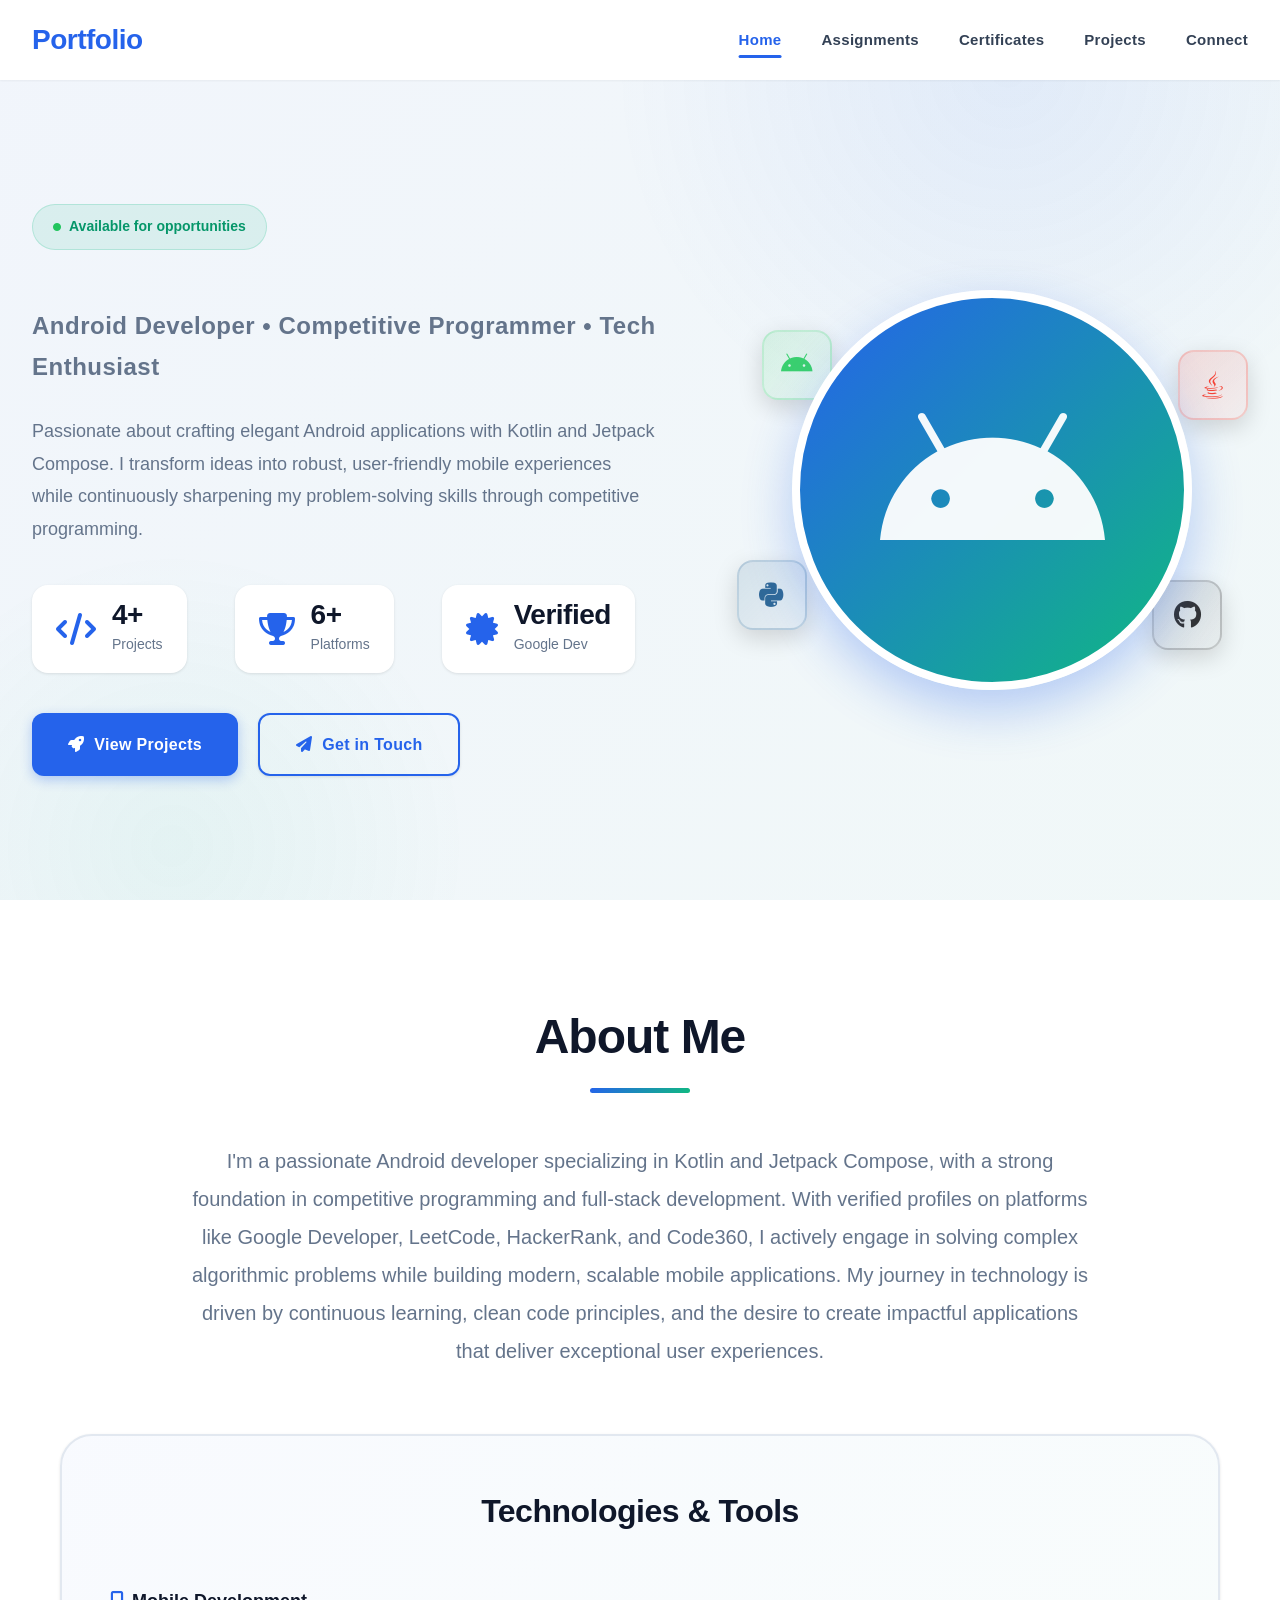
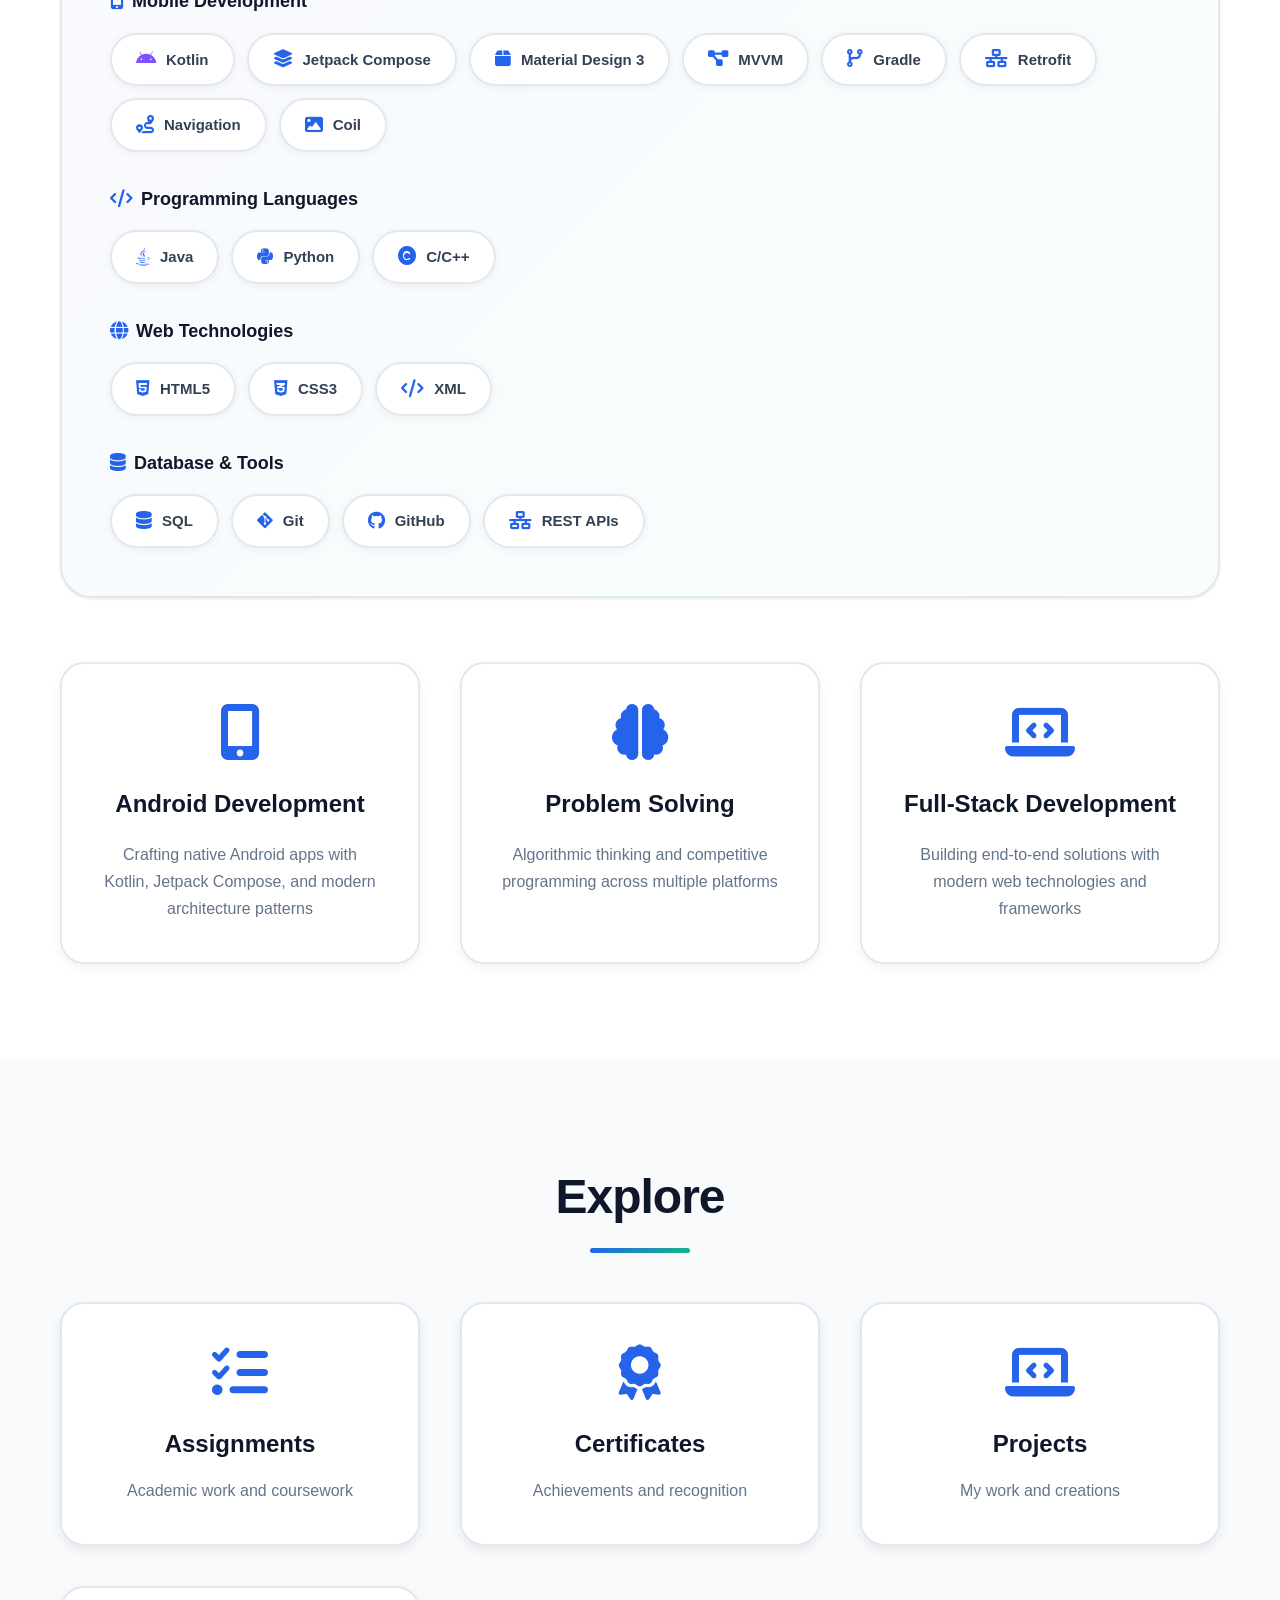
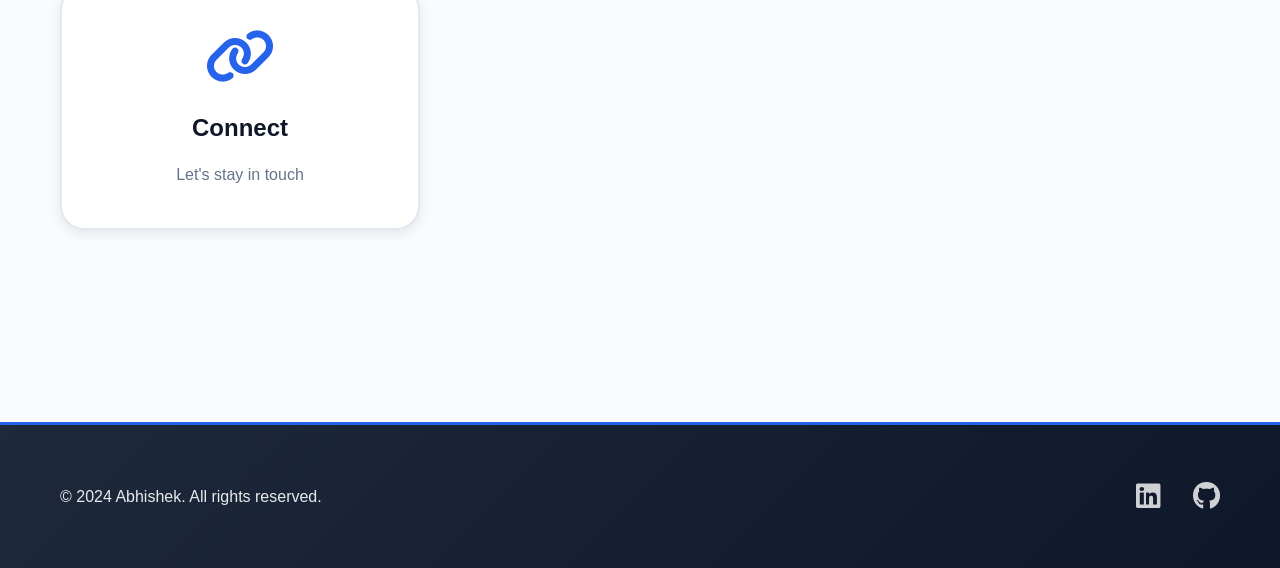
==== index.html @ a45f7180 "Added Initial COde" ====
<!DOCTYPE html>
<html lang="en">
<head>
    <meta charset="UTF-8">
    <meta name="viewport" content="width=device-width, initial-scale=1.0">
    <meta name="description" content="Abhishek - Android Developer specializing in Kotlin and Jetpack Compose. Building innovative mobile applications and solving algorithmic challenges.">
    <meta name="keywords" content="Abhishek, TheAbhiOG, Android Developer, Kotlin, Jetpack Compose, Mobile App Development, Competitive Programming">
    <meta name="author" content="Abhishek">
    <meta property="og:title" content="Abhishek - Android Developer & Problem Solver">
    <meta property="og:description" content="Android Developer specializing in Kotlin and Jetpack Compose. Building innovative mobile applications and solving algorithmic challenges.">
    <meta property="og:type" content="website">
    <meta name="twitter:card" content="summary_large_image">
    <meta name="twitter:title" content="Abhishek - Android Developer">
    <title>Abhishek - Android Developer & Problem Solver</title>
    <link rel="stylesheet" href="styles.css">
    <link rel="stylesheet" href="https://cdnjs.cloudflare.com/ajax/libs/font-awesome/6.4.0/css/all.min.css">
    <link rel="icon" href="data:image/svg+xml,<svg xmlns='http://www.w3.org/2000/svg' viewBox='0 0 100 100'><text y='.9em' font-size='90'>👨‍💻</text></svg>">
</head>
<body>
    <nav class="navbar">
        <div class="nav-container">
            <div class="logo">
                <a href="index.html">Portfolio</a>
            </div>
            <div class="nav-toggle" id="navToggle">
                <span></span>
                <span></span>
                <span></span>
            </div>
            <ul class="nav-menu" id="navMenu">
                <li><a href="index.html" class="nav-link active">Home</a></li>
                <li><a href="assignments.html" class="nav-link">Assignments</a></li>
                <li><a href="certificates.html" class="nav-link">Certificates</a></li>
                <li><a href="projects.html" class="nav-link">Projects</a></li>
                <li><a href="connect.html" class="nav-link">Connect</a></li>
            </ul>
        </div>
    </nav>

    <main>
        <section class="hero">
            <div class="hero-content">
                <div class="hero-text">
                    <div class="hero-badge">
                        <i class="fas fa-circle" style="color: #22c55e; font-size: 8px; margin-right: 8px;"></i>
                        Available for opportunities
                    </div>
                    <h1 class="hero-title">
                        Hi, I'm <span class="gradient-text">Abhishek</span>
                    </h1>
                    <p class="hero-subtitle">Android Developer • Competitive Programmer • Tech Enthusiast</p>
                    <p class="hero-description">
                        Passionate about crafting elegant Android applications with Kotlin and Jetpack Compose. 
                        I transform ideas into robust, user-friendly mobile experiences while continuously 
                        sharpening my problem-solving skills through competitive programming.
                    </p>
                    <div class="hero-stats">
                        <div class="stat-item">
                            <i class="fas fa-code"></i>
                            <div>
                                <strong>4+</strong>
                                <span>Projects</span>
                            </div>
                        </div>
                        <div class="stat-item">
                            <i class="fas fa-trophy"></i>
                            <div>
                                <strong>6+</strong>
                                <span>Platforms</span>
                            </div>
                        </div>
                        <div class="stat-item">
                            <i class="fas fa-certificate"></i>
                            <div>
                                <strong>Verified</strong>
                                <span>Google Dev</span>
                            </div>
                        </div>
                    </div>
                    <div class="hero-buttons">
                        <a href="projects.html" class="btn btn-primary">
                            <i class="fas fa-rocket"></i> View Projects
                        </a>
                        <a href="connect.html" class="btn btn-secondary">
                            <i class="fas fa-paper-plane"></i> Get in Touch
                        </a>
                    </div>
                </div>
                <div class="hero-image">
                    <div class="image-placeholder">
                        <i class="fab fa-android"></i>
                    </div>
                    <div class="floating-icons">
                        <div class="float-icon kotlin-icon" style="animation-delay: 0s;"><i class="fab fa-android"></i></div>
                        <div class="float-icon java-icon" style="animation-delay: 0.5s;"><i class="fab fa-java"></i></div>
                        <div class="float-icon python-icon" style="animation-delay: 1s;"><i class="fab fa-python"></i></div>
                        <div class="float-icon git-icon" style="animation-delay: 1.5s;"><i class="fab fa-github"></i></div>
                    </div>
                </div>
            </div>
        </section>

        <section class="about">
            <div class="container">
                <h2 class="section-title">About Me</h2>
                <div class="about-content">
                    <p class="about-text">
                        I'm a passionate Android developer specializing in Kotlin and Jetpack Compose, with a strong 
                        foundation in competitive programming and full-stack development. With verified profiles on 
                        platforms like Google Developer, LeetCode, HackerRank, and Code360, I actively engage in 
                        solving complex algorithmic problems while building modern, scalable mobile applications. 
                        My journey in technology is driven by continuous learning, clean code principles, and the 
                        desire to create impactful applications that deliver exceptional user experiences.
                    </p>
                    
                    <div class="tech-stack-section">
                        <h3 class="tech-stack-title">Technologies & Tools</h3>
                        <div class="tech-categories">
                            <div class="tech-category">
                                <h4><i class="fas fa-mobile-alt"></i> Mobile Development</h4>
                                <div class="tech-tags">
                                    <span class="tech-badge kotlin"><i class="fab fa-android"></i> Kotlin</span>
                                    <span class="tech-badge"><i class="fas fa-layer-group"></i> Jetpack Compose</span>
                                    <span class="tech-badge"><i class="fas fa-box"></i> Material Design 3</span>
                                    <span class="tech-badge"><i class="fas fa-project-diagram"></i> MVVM</span>
                                    <span class="tech-badge"><i class="fas fa-code-branch"></i> Gradle</span>
                                    <span class="tech-badge"><i class="fas fa-network-wired"></i> Retrofit</span>
                                    <span class="tech-badge"><i class="fas fa-route"></i> Navigation</span>
                                    <span class="tech-badge"><i class="fas fa-image"></i> Coil</span>
                                </div>
                            </div>
                            
                            <div class="tech-category">
                                <h4><i class="fas fa-code"></i> Programming Languages</h4>
                                <div class="tech-tags">
                                    <span class="tech-badge"><i class="fab fa-java"></i> Java</span>
                                    <span class="tech-badge"><i class="fab fa-python"></i> Python</span>
                                    <span class="tech-badge"><i class="fas fa-copyright"></i> C/C++</span>
                                </div>
                            </div>
                            
                            <div class="tech-category">
                                <h4><i class="fas fa-globe"></i> Web Technologies</h4>
                                <div class="tech-tags">
                                    <span class="tech-badge"><i class="fab fa-html5"></i> HTML5</span>
                                    <span class="tech-badge"><i class="fab fa-css3-alt"></i> CSS3</span>
                                    <span class="tech-badge"><i class="fas fa-code"></i> XML</span>
                                </div>
                            </div>
                            
                            <div class="tech-category">
                                <h4><i class="fas fa-database"></i> Database & Tools</h4>
                                <div class="tech-tags">
                                    <span class="tech-badge"><i class="fas fa-database"></i> SQL</span>
                                    <span class="tech-badge"><i class="fab fa-git-alt"></i> Git</span>
                                    <span class="tech-badge"><i class="fab fa-github"></i> GitHub</span>
                                    <span class="tech-badge"><i class="fas fa-network-wired"></i> REST APIs</span>
                                </div>
                            </div>
                        </div>
                    </div>
                    
                    <div class="skills-grid">
                        <div class="skill-card">
                            <i class="fas fa-mobile-alt"></i>
                            <h3>Android Development</h3>
                            <p>Crafting native Android apps with Kotlin, Jetpack Compose, and modern architecture patterns</p>
                        </div>
                        <div class="skill-card">
                            <i class="fas fa-brain"></i>
                            <h3>Problem Solving</h3>
                            <p>Algorithmic thinking and competitive programming across multiple platforms</p>
                        </div>
                        <div class="skill-card">
                            <i class="fas fa-laptop-code"></i>
                            <h3>Full-Stack Development</h3>
                            <p>Building end-to-end solutions with modern web technologies and frameworks</p>
                        </div>
                    </div>
                </div>
            </div>
        </section>

        <section class="quick-links">
            <div class="container">
                <h2 class="section-title">Explore</h2>
                <div class="links-grid">
                    <a href="assignments.html" class="link-card">
                        <i class="fas fa-tasks"></i>
                        <h3>Assignments</h3>
                        <p>Academic work and coursework</p>
                    </a>
                    <a href="certificates.html" class="link-card">
                        <i class="fas fa-award"></i>
                        <h3>Certificates</h3>
                        <p>Achievements and recognition</p>
                    </a>
                    <a href="projects.html" class="link-card">
                        <i class="fas fa-laptop-code"></i>
                        <h3>Projects</h3>
                        <p>My work and creations</p>
                    </a>
                    <a href="connect.html" class="link-card">
                        <i class="fas fa-link"></i>
                        <h3>Connect</h3>
                        <p>Let's stay in touch</p>
                    </a>
                </div>
            </div>
        </section>
    </main>

    <footer>
        <div class="container">
            <p>&copy; 2024 Abhishek. All rights reserved.</p>
            <div class="footer-links">
                <a href="https://www.linkedin.com/in/theabhiog/" target="_blank"><i class="fab fa-linkedin"></i></a>
                <a href="https://github.com/43H1-BOI" target="_blank"><i class="fab fa-github"></i></a>
            </div>
        </div>
    </footer>

    <script src="script.js"></script>
</body>
</html>
---- styles.css ----
/* Reset and Base Styles */
* {
    margin: 0;
    padding: 0;
    box-sizing: border-box;
}

:root {
    --primary-color: #2563eb;
    --primary-dark: #1e40af;
    --primary-light: #3b82f6;
    --secondary-color: #10b981;
    --accent-color: #f59e0b;
    --text-dark: #0f172a;
    --text-medium: #334155;
    --text-light: #64748b;
    --text-lighter: #94a3b8;
    --bg-light: #f8fafc;
    --bg-white: #ffffff;
    --bg-dark: #1e293b;
    --border-color: #e2e8f0;
    --primary-rgb: 37, 99, 235;
    --secondary-rgb: 16, 185, 129;
    --shadow-sm: 0 1px 3px 0 rgba(0, 0, 0, 0.1);
    --shadow-md: 0 4px 6px -1px rgba(0, 0, 0, 0.1);
    --shadow-lg: 0 10px 15px -3px rgba(0, 0, 0, 0.1);
    --shadow-xl: 0 20px 25px -5px rgba(0, 0, 0, 0.1);
    --shadow-2xl: 0 25px 50px -12px rgba(0, 0, 0, 0.25);
    --gradient-primary: linear-gradient(135deg, var(--primary-color) 0%, var(--primary-light) 100%);
    --gradient-hero: linear-gradient(135deg, var(--primary-color) 0%, var(--secondary-color) 100%);
    --transition: all 0.3s cubic-bezier(0.4, 0, 0.2, 1);
    --transition-slow: all 0.5s cubic-bezier(0.4, 0, 0.2, 1);
}

html {
    scroll-behavior: smooth;
    font-size: 16px;
}

body {
    font-family: 'Inter', -apple-system, BlinkMacSystemFont, 'Segoe UI', Roboto, 'Helvetica Neue', Arial, sans-serif;
    line-height: 1.7;
    color: var(--text-medium);
    background-color: var(--bg-light);
    overflow-x: hidden;
    font-weight: 400;
    -webkit-font-smoothing: antialiased;
    -moz-osx-font-smoothing: grayscale;
}

.container {
    max-width: 1200px;
    margin: 0 auto;
    padding: 0 20px;
}

/* Navigation */
.navbar {
    background: rgba(255, 255, 255, 0.95);
    backdrop-filter: blur(10px);
    box-shadow: 0 1px 0 0 var(--border-color);
    position: sticky;
    top: 0;
    z-index: 1000;
    transition: var(--transition);
}

.nav-container {
    max-width: 1280px;
    margin: 0 auto;
    padding: 0 2rem;
    display: flex;
    justify-content: space-between;
    align-items: center;
    height: 80px;
}

.logo a {
    font-size: 1.75rem;
    font-weight: 800;
    color: var(--primary-color);
    text-decoration: none;
    transition: var(--transition);
    letter-spacing: -0.5px;
}

.logo a:hover {
    color: var(--primary-dark);
    transform: translateY(-2px);
}

.nav-menu {
    display: flex;
    list-style: none;
    gap: 2.5rem;
    align-items: center;
}

.nav-link {
    color: var(--text-medium);
    text-decoration: none;
    font-weight: 600;
    font-size: 0.9375rem;
    transition: var(--transition);
    position: relative;
    padding: 0.5rem 0;
    letter-spacing: 0.3px;
}

.nav-link::after {
    content: '';
    position: absolute;
    bottom: -2px;
    left: 50%;
    transform: translateX(-50%);
    width: 0;
    height: 3px;
    background: var(--primary-color);
    border-radius: 3px;
    transition: var(--transition);
}

.nav-link:hover::after,
.nav-link.active::after {
    width: 100%;
}

.nav-link:hover,
.nav-link.active {
    color: var(--primary-color);
}

.nav-toggle {
    display: none;
    flex-direction: column;
    cursor: pointer;
    gap: 5px;
}

.nav-toggle span {
    width: 25px;
    height: 3px;
    background: var(--text-dark);
    border-radius: 2px;
    transition: var(--transition);
}

/* Hero Section */
.hero {
    min-height: calc(100vh - 80px);
    display: flex;
    align-items: center;
    padding: 5rem 0;
    background: linear-gradient(135deg, rgba(var(--primary-rgb), 0.03) 0%, rgba(var(--secondary-rgb), 0.03) 100%);
    position: relative;
    overflow: hidden;
}

.hero::before {
    content: '';
    position: absolute;
    top: -50%;
    right: -10%;
    width: 800px;
    height: 800px;
    background: radial-gradient(circle, rgba(var(--primary-rgb), 0.08) 0%, transparent 70%);
    border-radius: 50%;
    animation: pulse 10s ease-in-out infinite;
}

.hero::after {
    content: '';
    position: absolute;
    bottom: -30%;
    left: -10%;
    width: 600px;
    height: 600px;
    background: radial-gradient(circle, rgba(var(--secondary-rgb), 0.06) 0%, transparent 70%);
    border-radius: 50%;
    animation: pulse 12s ease-in-out infinite reverse;
}

@keyframes pulse {
    0%, 100% {
        transform: scale(1) rotate(0deg);
        opacity: 0.6;
    }
    50% {
        transform: scale(1.1) rotate(5deg);
        opacity: 0.9;
    }
}

.hero-content {
    max-width: 1280px;
    margin: 0 auto;
    padding: 0 2rem;
    display: grid;
    grid-template-columns: 1.1fr 0.9fr;
    gap: 5rem;
    align-items: center;
    position: relative;
    z-index: 1;
}

.hero-badge {
    display: inline-flex;
    align-items: center;
    padding: 0.625rem 1.25rem;
    background: rgba(var(--secondary-rgb), 0.1);
    color: #059669;
    border-radius: 2rem;
    font-size: 0.875rem;
    font-weight: 600;
    margin-bottom: 2rem;
    border: 1.5px solid rgba(var(--secondary-rgb), 0.2);
    animation: fadeInDown 0.8s ease-out;
}

.hero-title {
    font-size: 4rem;
    font-weight: 900;
    line-height: 1.1;
    margin-bottom: 1.5rem;
    color: var(--text-dark);
    letter-spacing: -1.5px;
    animation: fadeInUp 0.8s ease-out 0.2s both;
}

.gradient-text {
    background: var(--gradient-hero);
    -webkit-background-clip: text;
    -webkit-text-fill-color: transparent;
    background-clip: text;
    display: inline-block;
}

.hero-subtitle {
    font-size: 1.5rem;
    color: var(--text-light);
    margin-bottom: 1.75rem;
    font-weight: 600;
    letter-spacing: 0.5px;
    animation: fadeInUp 0.8s ease-out 0.4s both;
}

.hero-description {
    font-size: 1.125rem;
    color: var(--text-light);
    margin-bottom: 2.5rem;
    line-height: 1.8;
    animation: fadeInUp 0.8s ease-out 0.6s both;
}

.hero-stats {
    display: flex;
    gap: 3rem;
    margin-bottom: 2.5rem;
    flex-wrap: wrap;
    animation: fadeInUp 0.8s ease-out 0.8s both;
}

.stat-item {
    display: flex;
    align-items: center;
    gap: 1rem;
    padding: 1rem 1.5rem;
    background: var(--bg-white);
    border-radius: 1rem;
    box-shadow: var(--shadow-sm);
    transition: var(--transition);
}

.stat-item:hover {
    transform: translateY(-3px);
    box-shadow: var(--shadow-md);
}

.stat-item i {
    font-size: 2rem;
    color: var(--primary-color);
}

.stat-item div {
    display: flex;
    flex-direction: column;
}

.stat-item strong {
    font-size: 1.75rem;
    font-weight: 800;
    color: var(--text-dark);
    line-height: 1;
    letter-spacing: -0.5px;
}

.stat-item span {
    font-size: 0.875rem;
    color: var(--text-light);
    font-weight: 500;
    margin-top: 0.25rem;
}

.hero-buttons {
    display: flex;
    gap: 1.25rem;
    flex-wrap: wrap;
    animation: fadeInUp 0.8s ease-out 1s both;
}

.btn {
    padding: 1rem 2.25rem;
    border-radius: 0.75rem;
    text-decoration: none;
    font-weight: 700;
    font-size: 1rem;
    transition: var(--transition);
    display: inline-flex;
    align-items: center;
    gap: 0.625rem;
    border: none;
    cursor: pointer;
    position: relative;
    overflow: hidden;
    letter-spacing: 0.3px;
}

.btn-primary {
    background: var(--primary-color);
    color: white;
    box-shadow: 0 4px 12px rgba(var(--primary-rgb), 0.3);
}

.btn-primary:hover {
    background: var(--primary-dark);
    transform: translateY(-3px);
    box-shadow: 0 8px 20px rgba(var(--primary-rgb), 0.4);
}

.btn-primary:active {
    transform: translateY(-1px);
}

.btn-secondary {
    background: transparent;
    color: var(--primary-color);
    border: 2px solid var(--primary-color);
    box-shadow: var(--shadow-sm);
}

.btn-secondary:hover {
    background: var(--primary-color);
    color: white;
    transform: translateY(-3px);
    box-shadow: 0 8px 20px rgba(var(--primary-rgb), 0.25);
}

.btn-secondary:active {
    transform: translateY(-1px);
}

.hero-image {
    display: flex;
    justify-content: center;
    align-items: center;
    position: relative;
    animation: fadeInRight 1s ease-out 0.4s both;
}

.image-placeholder {
    width: 400px;
    height: 400px;
    border-radius: 50%;
    background: var(--gradient-hero);
    display: flex;
    justify-content: center;
    align-items: center;
    box-shadow: 0 20px 50px rgba(var(--primary-rgb), 0.3);
    animation: float 4s ease-in-out infinite;
    position: relative;
    z-index: 2;
    border: 8px solid var(--bg-white);
}

.image-placeholder i {
    font-size: 200px;
    color: white;
    opacity: 0.95;
}

.floating-icons {
    position: absolute;
    width: 100%;
    height: 100%;
    top: 0;
    left: 0;
}

.float-icon {
    position: absolute;
    width: 70px;
    height: 70px;
    background: var(--bg-white);
    border-radius: 1rem;
    display: flex;
    align-items: center;
    justify-content: center;
    box-shadow: 0 8px 25px rgba(0, 0, 0, 0.15);
    animation: floatAround 8s ease-in-out infinite;
    transition: var(--transition);
}

.float-icon:hover {
    transform: scale(1.1) rotate(5deg);
}

.float-icon i {
    font-size: 1.75rem;
}

.float-icon.kotlin-icon {
    background: linear-gradient(135deg, rgba(58, 208, 107, 0.15), rgba(58, 208, 107, 0.05));
    border: 2px solid rgba(58, 208, 107, 0.2);
}

.float-icon.kotlin-icon i {
    color: #3ad06f;
}

.float-icon.java-icon {
    background: linear-gradient(135deg, rgba(244, 67, 54, 0.15), rgba(244, 67, 54, 0.05));
    border: 2px solid rgba(244, 67, 54, 0.2);
}

.float-icon.java-icon i {
    color: #f44336;
}

.float-icon.python-icon {
    background: linear-gradient(135deg, rgba(48, 105, 152, 0.15), rgba(48, 105, 152, 0.05));
    border: 2px solid rgba(48, 105, 152, 0.2);
}

.float-icon.python-icon i {
    color: #306998;
}

.float-icon.git-icon {
    background: linear-gradient(135deg, rgba(51, 51, 51, 0.15), rgba(51, 51, 51, 0.05));
    border: 2px solid rgba(51, 51, 51, 0.2);
}

.float-icon.git-icon i {
    color: #333;
}

.float-icon:nth-child(1) {
    top: 10%;
    left: 5%;
}

.float-icon:nth-child(2) {
    top: 15%;
    right: 0;
}

.float-icon:nth-child(3) {
    bottom: 15%;
    left: 0;
}

.float-icon:nth-child(4) {
    bottom: 10%;
    right: 5%;
}

@keyframes float {
    0%, 100% {
        transform: translateY(0px) scale(1);
    }
    50% {
        transform: translateY(-25px) scale(1.02);
    }
}

@keyframes fadeInUp {
    from {
        opacity: 0;
        transform: translateY(30px);
    }
    to {
        opacity: 1;
        transform: translateY(0);
    }
}

@keyframes fadeInDown {
    from {
        opacity: 0;
        transform: translateY(-20px);
    }
    to {
        opacity: 1;
        transform: translateY(0);
    }
}

@keyframes fadeInRight {
    from {
        opacity: 0;
        transform: translateX(30px);
    }
    to {
        opacity: 1;
        transform: translateX(0);
    }
}

@keyframes fadeInLeft {
    from {
        opacity: 0;
        transform: translateX(-30px);
    }
    to {
        opacity: 1;
        transform: translateX(0);
    }
}

@keyframes floatAround {
    0%, 100% {
        transform: translate(0, 0);
    }
    25% {
        transform: translate(10px, -10px);
    }
    50% {
        transform: translate(-10px, 10px);
    }
    75% {
        transform: translate(10px, 10px);
    }
}

/* Sections */
section {
    padding: 6rem 0;
}

.section-title {
    font-size: 3rem;
    font-weight: 900;
    text-align: center;
    margin-bottom: 4rem;
    color: var(--text-dark);
    position: relative;
    letter-spacing: -1px;
}

.section-title::after {
    content: '';
    position: absolute;
    bottom: -15px;
    left: 50%;
    transform: translateX(-50%);
    width: 100px;
    height: 5px;
    background: var(--gradient-hero);
    border-radius: 3px;
}

/* About Section */
.about {
    background: var(--bg-white);
}

.about-text {
    font-size: 1.25rem;
    color: var(--text-light);
    text-align: center;
    max-width: 900px;
    margin: 0 auto 4rem;
    line-height: 1.9;
    font-weight: 400;
}

.tech-stack-section {
    background: linear-gradient(135deg, rgba(var(--primary-rgb), 0.03), rgba(var(--secondary-rgb), 0.03));
    padding: 3rem;
    border-radius: 2rem;
    margin: 4rem 0;
    border: 2px solid var(--border-color);
    box-shadow: var(--shadow-sm);
}

.tech-stack-title {
    text-align: center;
    font-size: 2rem;
    color: var(--text-dark);
    margin-bottom: 3rem;
    font-weight: 800;
    letter-spacing: -0.5px;
}

.tech-categories {
    display: grid;
    gap: 2rem;
}

.tech-category h4 {
    color: var(--text-dark);
    font-size: 1.125rem;
    margin-bottom: 1rem;
    font-weight: 600;
    display: flex;
    align-items: center;
    gap: 0.5rem;
}

.tech-category h4 i {
    color: var(--primary-color);
}

.tech-tags {
    display: flex;
    flex-wrap: wrap;
    gap: 0.75rem;
}

.tech-badge {
    display: inline-flex;
    align-items: center;
    gap: 0.625rem;
    padding: 0.75rem 1.5rem;
    background: var(--bg-white);
    color: var(--text-medium);
    border-radius: 3rem;
    font-size: 0.9375rem;
    font-weight: 600;
    border: 2px solid var(--border-color);
    transition: var(--transition);
    box-shadow: 0 2px 8px rgba(0, 0, 0, 0.05);
}

.tech-badge:hover {
    transform: translateY(-3px);
    border-color: var(--primary-color);
    box-shadow: 0 8px 16px rgba(var(--primary-rgb), 0.15);
    background: rgba(var(--primary-rgb), 0.03);
}

.tech-badge i {
    font-size: 1.125rem;
    color: var(--primary-color);
}

.tech-badge.kotlin i {
    color: #7F52FF;
}

.skills-grid {
    display: grid;
    grid-template-columns: repeat(auto-fit, minmax(300px, 1fr));
    gap: 2.5rem;
    margin-top: 4rem;
}

.skill-card {
    background: var(--bg-white);
    padding: 2.5rem;
    border-radius: 1.5rem;
    text-align: center;
    transition: var(--transition);
    border: 2px solid var(--border-color);
    box-shadow: 0 4px 12px rgba(0, 0, 0, 0.05);
}

.skill-card:hover {
    transform: translateY(-8px);
    border-color: var(--primary-color);
    box-shadow: 0 12px 30px rgba(var(--primary-rgb), 0.15);
}

.skill-card i {
    font-size: 3.5rem;
    color: var(--primary-color);
    margin-bottom: 1.5rem;
    display: block;
}

.skill-card h3 {
    font-size: 1.5rem;
    margin-bottom: 1rem;
    color: var(--text-dark);
    font-weight: 700;
}

.skill-card p {
    color: var(--text-light);
    line-height: 1.7;
    font-size: 1rem;
}

/* Quick Links */
.links-grid {
    display: grid;
    grid-template-columns: repeat(auto-fit, minmax(280px, 1fr));
    gap: 2.5rem;
}

.link-card {
    background: var(--bg-white);
    padding: 2.5rem;
    border-radius: 1.5rem;
    text-align: center;
    text-decoration: none;
    transition: var(--transition);
    box-shadow: 0 4px 12px rgba(0, 0, 0, 0.08);
    border: 2px solid var(--border-color);
    position: relative;
    overflow: hidden;
}

.link-card::before {
    content: '';
    position: absolute;
    top: 0;
    left: 0;
    width: 100%;
    height: 4px;
    background: var(--gradient-hero);
    transform: scaleX(0);
    transition: var(--transition);
}

.link-card:hover::before {
    transform: scaleX(1);
}

.link-card:hover {
    transform: translateY(-8px);
    box-shadow: 0 16px 40px rgba(var(--primary-rgb), 0.2);
    border-color: var(--primary-color);
}

.link-card i {
    font-size: 3.5rem;
    color: var(--primary-color);
    margin-bottom: 1.5rem;
    display: block;
}

.link-card h3 {
    font-size: 1.5rem;
    color: var(--text-dark);
    margin-bottom: 0.75rem;
    font-weight: 700;
}

.link-card p {
    color: var(--text-light);
    font-size: 1rem;
}

/* Page Header */
.page-header {
    background: var(--gradient-hero);
    color: white;
    padding: 5rem 0;
    text-align: center;
    margin-bottom: 5rem;
    position: relative;
    overflow: hidden;
}

.page-header::before {
    content: '';
    position: absolute;
    top: 0;
    left: 0;
    right: 0;
    bottom: 0;
    background: linear-gradient(135deg, rgba(0, 0, 0, 0.1), transparent);
}

.page-title {
    font-size: 3.5rem;
    font-weight: 900;
    margin-bottom: 1rem;
    position: relative;
    letter-spacing: -1px;
}

.page-subtitle {
    font-size: 1.5rem;
    opacity: 0.95;
    font-weight: 400;
    position: relative;
}

/* Content Section */
.content-section {
    padding: 2rem 0 5rem;
}

.intro-text {
    text-align: center;
    max-width: 800px;
    margin: 0 auto 3rem;
    font-size: 1.125rem;
    color: var(--text-light);
    line-height: 1.8;
}

.subsection-title {
    font-size: 1.75rem;
    font-weight: 700;
    color: var(--text-dark);
    margin: 3rem 0 2rem;
    padding-bottom: 0.75rem;
    border-bottom: 3px solid var(--primary-color);
    display: inline-block;
}

.view-credential {
    color: var(--primary-color);
    text-decoration: none;
    font-weight: 600;
    font-size: 0.875rem;
    transition: var(--transition);
    display: inline-flex;
    align-items: center;
    gap: 0.375rem;
}

.view-credential:hover {
    color: var(--primary-dark);
    transform: translateX(3px);
}

.achievement-link {
    color: var(--primary-color);
    text-decoration: none;
    font-weight: 500;
    font-size: 0.9rem;
    transition: var(--transition);
    display: inline-block;
    margin-top: 0.5rem;
}

.achievement-link:hover {
    color: var(--primary-dark);
    transform: translateX(3px);
}

/* Assignments Grid */
.assignments-grid {
    display: grid;
    grid-template-columns: repeat(auto-fill, minmax(320px, 1fr));
    gap: 2.5rem;
    margin-bottom: 4rem;
}

@media (max-width: 640px) {
    .assignments-grid {
        grid-template-columns: 1fr;
    }
}

.assignment-card {
    background: var(--bg-white);
    border-radius: 1.5rem;
    overflow: hidden;
    box-shadow: 0 4px 15px rgba(0, 0, 0, 0.08);
    transition: var(--transition);
    border: 2px solid var(--border-color);
}

.assignment-card:hover {
    transform: translateY(-8px);
    box-shadow: 0 16px 40px rgba(var(--primary-rgb), 0.15);
    border-color: var(--primary-color);
}

.card-header {
    background: var(--gradient-hero);
    color: white;
    padding: 2rem;
    display: flex;
    align-items: center;
    gap: 1.25rem;
}

.card-header i {
    font-size: 2.5rem;
}

.card-header h3 {
    font-size: 1.5rem;
    font-weight: 700;
    letter-spacing: -0.3px;
}

.card-body {
    padding: 1.5rem;
}

.assignment-description {
    color: var(--text-light);
    margin-bottom: 1.5rem;
    line-height: 1.6;
}

.assignment-meta {
    display: flex;
    gap: 1.5rem;
    font-size: 0.875rem;
    margin-bottom: 1rem;
}

.meta-item {
    display: flex;
    align-items: center;
    gap: 0.5rem;
    color: var(--text-lighter);
}

.meta-item i {
    color: var(--primary-color);
}

.card-footer {
    padding: 0 1.5rem 1.5rem;
}

.card-footer .project-link {
    display: inline-flex;
    align-items: center;
    gap: 0.5rem;
    padding: 0.75rem 1.5rem;
    background: var(--primary-color);
    color: white;
    text-decoration: none;
    border-radius: 0.5rem;
    font-weight: 600;
    transition: var(--transition);
}

.card-footer .project-link:hover {
    background: var(--primary-dark);
    transform: translateY(-2px);
    box-shadow: var(--shadow-md);
}

/* Certificates Grid */
.certificates-grid {
    display: grid;
    grid-template-columns: repeat(auto-fill, minmax(340px, 1fr));
    gap: 2.5rem;
    margin-bottom: 4rem;
}

@media (max-width: 640px) {
    .certificates-grid {
        grid-template-columns: 1fr;
    }
}

.certificate-card {
    background: var(--bg-white);
    border-radius: 1.5rem;
    padding: 2.5rem;
    box-shadow: 0 4px 15px rgba(0, 0, 0, 0.08);
    transition: var(--transition);
    border: 2px solid var(--border-color);
    display: flex;
    gap: 1.75rem;
}

.certificate-card:hover {
    transform: translateY(-8px);
    box-shadow: 0 16px 40px rgba(var(--primary-rgb), 0.15);
    border-color: var(--primary-color);
}

.certificate-icon {
    flex-shrink: 0;
    width: 70px;
    height: 70px;
    border-radius: 1rem;
    background: var(--gradient-hero);
    display: flex;
    align-items: center;
    justify-content: center;
    color: white;
    font-size: 1.75rem;
    box-shadow: 0 4px 12px rgba(var(--primary-rgb), 0.2);
}

.certificate-content {
    flex: 1;
}

.certificate-content h3 {
    font-size: 1.25rem;
    margin-bottom: 0.5rem;
    color: var(--text-dark);
}

.issuer {
    color: var(--primary-color);
    font-weight: 600;
    margin-bottom: 1rem;
}

.description {
    color: var(--text-light);
    margin-bottom: 1rem;
    line-height: 1.6;
}

.certificate-footer {
    display: flex;
    justify-content: space-between;
    align-items: center;
    font-size: 0.875rem;
}

.date {
    color: var(--text-lighter);
    display: flex;
    align-items: center;
    gap: 0.5rem;
}

.badge {
    padding: 0.25rem 0.75rem;
    border-radius: 1rem;
    font-weight: 600;
    display: flex;
    align-items: center;
    gap: 0.5rem;
}

.badge.verified {
    background: rgba(34, 197, 94, 0.1);
    color: #16a34a;
}

.badge.achievement {
    background: rgba(251, 146, 60, 0.1);
    color: #ea580c;
}

/* Certificate with Image */
.certificate-with-image {
    display: block;
    padding: 0;
    overflow: hidden;
}

.certificate-with-image a {
    display: block;
    text-decoration: none;
}

.certificate-image {
    width: 100%;
    height: auto;
    display: block;
    transition: var(--transition);
}

.certificate-with-image:hover .certificate-image {
    transform: scale(1.05);
}

/* Achievements Section */
.achievements-section {
    margin-top: 4rem;
}

.achievements-list {
    display: grid;
    grid-template-columns: repeat(auto-fit, minmax(300px, 1fr));
    gap: 2rem;
    margin-top: 2rem;
}

.achievement-item {
    background: var(--bg-white);
    padding: 1.5rem;
    border-radius: 1rem;
    display: flex;
    gap: 1rem;
    box-shadow: var(--shadow-md);
    transition: var(--transition);
}

.achievement-item:hover {
    transform: translateY(-3px);
    box-shadow: var(--shadow-lg);
}

.achievement-item i {
    color: var(--accent-color);
    font-size: 1.5rem;
    flex-shrink: 0;
}

.achievement-text h4 {
    color: var(--text-dark);
    margin-bottom: 0.5rem;
}

.achievement-text p {
    color: var(--text-light);
    font-size: 0.9rem;
}

/* Projects Grid */
.projects-grid {
    display: grid;
    grid-template-columns: repeat(auto-fill, minmax(340px, 1fr));
    gap: 2.5rem;
    margin-bottom: 4rem;
}

@media (max-width: 640px) {
    .projects-grid {
        grid-template-columns: 1fr;
    }
}

.project-card {
    background: var(--bg-white);
    border-radius: 1.5rem;
    overflow: hidden;
    box-shadow: 0 4px 15px rgba(0, 0, 0, 0.08);
    transition: var(--transition);
    border: 2px solid var(--border-color);
}

.project-card:hover {
    transform: translateY(-8px);
    box-shadow: 0 16px 40px rgba(var(--primary-rgb), 0.15);
    border-color: var(--primary-color);
}

/* Removed featured spanning to normalize project card sizes */

.project-image {
    background: var(--gradient-hero);
    height: 180px;
    display: flex;
    align-items: center;
    justify-content: center;
    color: white;
    font-size: 4.5rem;
    position: relative;
}

.project-image::before {
    content: '';
    position: absolute;
    top: 0;
    left: 0;
    right: 0;
    bottom: 0;
    background: linear-gradient(135deg, rgba(0, 0, 0, 0.1), transparent);
}

.project-content {
    padding: 2.5rem;
}

.project-header {
    display: flex;
    justify-content: space-between;
    align-items: start;
    margin-bottom: 1.25rem;
}

.project-header h3 {
    font-size: 1.75rem;
    color: var(--text-dark);
    font-weight: 700;
    letter-spacing: -0.3px;
}

.project-tag {
    padding: 0.375rem 1rem;
    border-radius: 1.5rem;
    font-size: 0.8125rem;
    font-weight: 700;
}

.featured-tag {
    background: rgba(245, 158, 11, 0.15);
    color: #d97706;
    border: 1.5px solid rgba(245, 158, 11, 0.3);
}

.project-description {
    color: var(--text-light);
    margin-bottom: 1.75rem;
    line-height: 1.7;
    font-size: 1rem;
}

.project-tech {
    display: flex;
    flex-wrap: wrap;
    gap: 0.625rem;
    margin-bottom: 1.75rem;
}

.tech-tag {
    padding: 0.5rem 1rem;
    background: rgba(var(--primary-rgb), 0.1);
    color: var(--primary-color);
    border-radius: 1.5rem;
    font-size: 0.875rem;
    font-weight: 600;
    border: 1.5px solid rgba(var(--primary-rgb), 0.2);
    transition: var(--transition);
}

.tech-tag:hover {
    background: rgba(var(--primary-rgb), 0.15);
    transform: translateY(-2px);
}

.project-links {
    display: flex;
    gap: 1.25rem;
}

.project-link {
    color: var(--primary-color);
    text-decoration: none;
    font-weight: 700;
    display: flex;
    align-items: center;
    gap: 0.5rem;
    transition: var(--transition);
    font-size: 0.9375rem;
}

.project-link:hover {
    color: var(--primary-dark);
    transform: translateX(4px);
}

/* Connect Page */
.connect-intro {
    text-align: center;
    max-width: 750px;
    margin: 0 auto 5rem;
    font-size: 1.25rem;
    color: var(--text-light);
    line-height: 1.9;
}

.social-section {
    margin-bottom: 5rem;
}

.social-grid {
    display: grid;
    grid-template-columns: repeat(auto-fill, minmax(320px, 1fr));
    gap: 2rem;
}

.social-card {
    background: var(--bg-white);
    border-radius: 1.5rem;
    padding: 2rem;
    display: flex;
    align-items: center;
    gap: 1.5rem;
    text-decoration: none;
    box-shadow: 0 4px 15px rgba(0, 0, 0, 0.08);
    transition: var(--transition);
    border: 2px solid var(--border-color);
    position: relative;
    overflow: hidden;
}

.social-card::before {
    content: '';
    position: absolute;
    top: 0;
    left: 0;
    width: 5px;
    height: 100%;
    transition: var(--transition);
    transform: scaleY(0);
}

.social-card:hover::before {
    transform: scaleY(1);
}

.social-card:hover {
    transform: translateX(8px);
    box-shadow: 0 12px 30px rgba(0, 0, 0, 0.12);
    border-color: rgba(0, 0, 0, 0.1);
}

.social-icon {
    width: 60px;
    height: 60px;
    border-radius: 1rem;
    display: flex;
    align-items: center;
    justify-content: center;
    font-size: 1.75rem;
    flex-shrink: 0;
}

.social-content {
    flex: 1;
}

.social-content h3 {
    font-size: 1.125rem;
    margin-bottom: 0.25rem;
    color: var(--text-dark);
}

.social-content p {
    font-size: 0.875rem;
    color: var(--text-light);
    margin-bottom: 0.25rem;
}

.social-handle {
    font-size: 0.875rem;
    color: var(--text-lighter);
    font-family: monospace;
}

.social-arrow {
    color: var(--text-lighter);
    transition: var(--transition);
}

.social-card:hover .social-arrow {
    transform: translateX(5px);
    color: var(--primary-color);
}

/* Social Card Colors */
.linkedin::before { background: #0077b5; }
.linkedin .social-icon { background: rgba(0, 119, 181, 0.1); color: #0077b5; }

.github::before { background: #333; }
.github .social-icon { background: rgba(51, 51, 51, 0.1); color: #333; }

.email::before { background: #ea4335; }
.email .social-icon { background: rgba(234, 67, 53, 0.1); color: #ea4335; }

.leetcode::before { background: #ffa116; }
.leetcode .social-icon { background: rgba(255, 161, 22, 0.1); color: #ffa116; }

.gfg::before { background: #2f8d46; }
.gfg .social-icon { background: rgba(47, 141, 70, 0.1); color: #2f8d46; }

.hackerrank::before { background: #00ea64; }
.hackerrank .social-icon { background: rgba(0, 234, 100, 0.1); color: #00b84a; }

.codechef::before { background: #5b4638; }
.codechef .social-icon { background: rgba(91, 70, 56, 0.1); color: #5b4638; }

.codingninjas::before { background: #dd6620; }
.codingninjas .social-icon { background: rgba(221, 102, 32, 0.1); color: #dd6620; }

.codeforces::before { background: #1f8acb; }
.codeforces .social-icon { background: rgba(31, 138, 203, 0.1); color: #1f8acb; }

.twitter::before { background: #1da1f2; }
.twitter .social-icon { background: rgba(29, 161, 242, 0.1); color: #1da1f2; }

.instagram::before { background: #e4405f; }
.instagram .social-icon { background: rgba(228, 64, 95, 0.1); color: #e4405f; }

.stackoverflow::before { background: #f48024; }
.stackoverflow .social-icon { background: rgba(244, 128, 36, 0.1); color: #f48024; }

.code360::before { background: #ff6b35; }
.code360 .social-icon { background: rgba(255, 107, 53, 0.1); color: #ff6b35; }

.propeers::before { background: #4a90e2; }
.propeers .social-icon { background: rgba(74, 144, 226, 0.1); color: #4a90e2; }

.google-dev::before { background: #4285f4; }
.google-dev .social-icon { background: rgba(66, 133, 244, 0.1); color: #4285f4; }

.google-skills::before { background: #34a853; }
.google-skills .social-icon { background: rgba(52, 168, 83, 0.1); color: #34a853; }

.credly::before { background: #ff6b00; }
.credly .social-icon { background: rgba(255, 107, 0, 0.1); color: #ff6b00; }

/* Contact CTA */
.contact-cta {
    background: var(--gradient-hero);
    border-radius: 2rem;
    padding: 5rem 3rem;
    text-align: center;
    color: white;
    margin-top: 5rem;
    position: relative;
    overflow: hidden;
    box-shadow: 0 20px 50px rgba(var(--primary-rgb), 0.3);
}

.contact-cta::before {
    content: '';
    position: absolute;
    top: 0;
    left: 0;
    right: 0;
    bottom: 0;
    background: linear-gradient(135deg, rgba(0, 0, 0, 0.1), transparent);
}

.cta-content {
    position: relative;
}

.cta-content h3 {
    font-size: 2.5rem;
    margin-bottom: 1.5rem;
    font-weight: 800;
    letter-spacing: -0.5px;
}

.cta-content p {
    font-size: 1.25rem;
    margin-bottom: 2.5rem;
    opacity: 0.95;
}

.contact-cta .btn {
    background: white;
    color: var(--primary-color);
    box-shadow: 0 8px 20px rgba(0, 0, 0, 0.15);
}

.contact-cta .btn:hover {
    transform: translateY(-3px);
    box-shadow: 0 12px 30px rgba(0, 0, 0, 0.25);
}

/* Note Section */
.note-section {
    background: rgba(99, 102, 241, 0.05);
    border-left: 4px solid var(--primary-color);
    padding: 1.5rem;
    border-radius: 0.5rem;
    display: flex;
    gap: 1rem;
    align-items: start;
    margin-top: 3rem;
}

.note-section i {
    color: var(--primary-color);
    font-size: 1.25rem;
    flex-shrink: 0;
    margin-top: 0.25rem;
}

.note-section p {
    color: var(--text-light);
    line-height: 1.6;
}

/* Data Science Sections */
.datascience-sections {
    display: flex;
    flex-direction: column;
    gap: 3rem;
    margin-bottom: 3rem;
}

.ds-section {
    background: var(--bg-white);
    border-radius: 1.5rem;
    overflow: hidden;
    box-shadow: 0 4px 15px rgba(0, 0, 0, 0.08);
    border: 2px solid var(--border-color);
    transition: var(--transition);
}

.ds-section:hover {
    border-color: var(--primary-color);
    box-shadow: 0 8px 25px rgba(var(--primary-rgb), 0.15);
}

.ds-header {
    background: var(--gradient-hero);
    color: white;
    padding: 2.5rem;
    display: flex;
    align-items: center;
    gap: 2rem;
}

.ds-icon {
    width: 80px;
    height: 80px;
    background: rgba(255, 255, 255, 0.2);
    border-radius: 1.25rem;
    display: flex;
    align-items: center;
    justify-content: center;
    font-size: 2.5rem;
    flex-shrink: 0;
}

.ds-title-area {
    flex: 1;
}

.ds-title {
    font-size: 2rem;
    font-weight: 800;
    margin-bottom: 0.5rem;
    letter-spacing: -0.5px;
}

.ds-subtitle {
    font-size: 1.125rem;
    opacity: 0.95;
}

.ds-body {
    padding: 2.5rem;
}

.playlist-container {
    background: linear-gradient(135deg, rgba(var(--primary-rgb), 0.03), rgba(var(--secondary-rgb), 0.03));
    border-radius: 1rem;
    padding: 2rem;
    margin-bottom: 2rem;
    border: 2px solid var(--border-color);
}

.playlist-info {
    display: flex;
    align-items: center;
    gap: 0.75rem;
    color: var(--primary-color);
    font-weight: 600;
    font-size: 1.125rem;
    margin-bottom: 1.5rem;
}

.playlist-info i {
    font-size: 1.5rem;
}

.video-embed-placeholder {
    background: var(--bg-white);
    border: 2px dashed var(--border-color);
    border-radius: 1rem;
    padding: 4rem 2rem;
    text-align: center;
    color: var(--text-light);
}

.video-embed-placeholder i {
    font-size: 4rem;
    color: var(--text-lighter);
    margin-bottom: 1rem;
    display: block;
}

.video-embed-placeholder p {
    font-size: 1.25rem;
    font-weight: 600;
    color: var(--text-medium);
    margin-bottom: 0.5rem;
}

.video-embed-placeholder small {
    font-size: 0.9375rem;
    color: var(--text-lighter);
}

.video-embed {
    border-radius: 1rem;
    overflow: hidden;
    box-shadow: 0 8px 20px rgba(0, 0, 0, 0.1);
}

.video-embed iframe {
    display: block;
    border-radius: 1rem;
    border: none;
}

.ds-topics {
    background: var(--bg-light);
    padding: 2rem;
    border-radius: 1rem;
}

.ds-topics h4 {
    font-size: 1.25rem;
    color: var(--text-dark);
    margin-bottom: 1.5rem;
    display: flex;
    align-items: center;
    gap: 0.75rem;
}

.ds-topics h4 i {
    color: var(--primary-color);
}

.topic-list {
    list-style: none;
    display: grid;
    grid-template-columns: repeat(auto-fit, minmax(250px, 1fr));
    gap: 1rem;
}

.topic-list li {
    display: flex;
    align-items: center;
    gap: 0.75rem;
    color: var(--text-medium);
    font-size: 1rem;
    padding: 0.75rem;
    background: var(--bg-white);
    border-radius: 0.5rem;
    transition: var(--transition);
}

.topic-list li:hover {
    transform: translateX(5px);
    background: rgba(var(--primary-rgb), 0.05);
}

.topic-list li i {
    color: var(--secondary-color);
    font-size: 1.125rem;
}

.back-link {
    text-align: center;
    margin-top: 3rem;
}

.back-link .btn {
    min-width: 200px;
}

/* Footer */
footer {
    background: linear-gradient(135deg, var(--bg-dark) 0%, #0f172a 100%);
    color: white;
    padding: 3rem 0;
    margin-top: 6rem;
    border-top: 3px solid var(--primary-color);
}

footer .container {
    display: flex;
    justify-content: space-between;
    align-items: center;
}

footer p {
    font-size: 1rem;
    opacity: 0.9;
}

.footer-links {
    display: flex;
    gap: 2rem;
}

.footer-links a {
    color: white;
    font-size: 1.75rem;
    transition: var(--transition);
    opacity: 0.8;
}

.footer-links a:hover {
    color: var(--primary-color);
    opacity: 1;
    transform: translateY(-4px) scale(1.1);
}

/* Responsive Design */

@media (max-width: 1024px) {
    .nav-container {
        padding: 0 1.5rem;
    }

    .hero-content {
        gap: 4rem;
    }

    .hero-title {
        font-size: 3.5rem;
    }
}

@media (max-width: 768px) {
    .nav-toggle {
        display: flex;
    }

    .nav-container {
        height: 70px;
        padding: 0 1.5rem;
    }

    .nav-menu {
        position: fixed;
        left: -100%;
        top: 70px;
        flex-direction: column;
        background-color: rgba(255, 255, 255, 0.98);
        backdrop-filter: blur(10px);
        width: 100%;
        text-align: center;
        transition: var(--transition);
        box-shadow: var(--shadow-lg);
        padding: 2rem 0;
        gap: 0;
        height: calc(100vh - 70px);
    }

    .nav-menu.active {
        left: 0;
    }

    .nav-menu li {
        padding: 1.25rem 0;
    }

    .hero {
        min-height: auto;
        padding: 3rem 0;
    }

    .hero::before,
    .hero::after {
        display: none;
    }

    .hero-content {
        grid-template-columns: 1fr;
        gap: 3rem;
        padding: 0 1.5rem;
    }

    .hero-text {
        text-align: center;
    }

    .hero-badge {
        margin-left: auto;
        margin-right: auto;
    }

    .hero-title {
        font-size: 2.75rem;
    }

    .hero-subtitle {
        font-size: 1.25rem;
    }

    .hero-stats {
        justify-content: center;
        gap: 1.5rem;
    }

    .stat-item {
        padding: 0.875rem 1.25rem;
    }

    .hero-buttons {
        justify-content: center;
    }

    .image-placeholder {
        width: 300px;
        height: 300px;
        border-width: 6px;
    }

    .image-placeholder i {
        font-size: 160px;
    }

    .floating-icons {
        width: 85%;
        height: 85%;
    }
    
    .float-icon {
        width: 55px;
        height: 55px;
    }
    
    .float-icon i {
        font-size: 1.5rem;
    }

    section {
        padding: 4rem 0;
    }

    .section-title {
        font-size: 2.25rem;
        margin-bottom: 3rem;
    }

    .page-title {
        font-size: 2.25rem;
    }

    .tech-stack-section {
        padding: 2rem;
        margin: 3rem 0;
    }

    .tech-stack-title {
        font-size: 1.75rem;
    }

    .tech-categories {
        grid-template-columns: 1fr;
        gap: 1.5rem;
    }

    .assignments-grid,
    .certificates-grid,
    .projects-grid {
        grid-template-columns: 1fr;
        gap: 1.5rem;
    }

    .social-grid {
        grid-template-columns: 1fr;
    }

    .skills-grid,
    .links-grid {
        gap: 1.5rem;
    }

    footer {
        padding: 2rem 0;
    }

    footer .container {
        flex-direction: column;
        gap: 1.5rem;
        text-align: center;
    }
}

@media (max-width: 480px) {
    .nav-container {
        padding: 0 1rem;
    }

    .logo a {
        font-size: 1.5rem;
    }

    .hero {
        padding: 2rem 0;
    }

    .hero-content {
        padding: 0 1rem;
    }

    .hero-badge {
        font-size: 0.8125rem;
        padding: 0.5rem 1rem;
    }

    .hero-title {
        font-size: 2.25rem;
        letter-spacing: -0.5px;
    }

    .hero-subtitle {
        font-size: 1.125rem;
    }

    .hero-description {
        font-size: 1rem;
    }

    .hero-stats {
        gap: 1rem;
    }

    .stat-item {
        padding: 0.75rem 1rem;
        gap: 0.75rem;
    }

    .stat-item i {
        font-size: 1.5rem;
    }

    .stat-item strong {
        font-size: 1.5rem;
    }

    .hero-buttons {
        flex-direction: column;
        width: 100%;
    }

    .btn {
        width: 100%;
        justify-content: center;
        padding: 0.875rem 1.5rem;
    }

    .image-placeholder {
        width: 240px;
        height: 240px;
        border-width: 4px;
    }

    .image-placeholder i {
        font-size: 130px;
    }

    .float-icon {
        width: 48px;
        height: 48px;
    }

    .float-icon i {
        font-size: 1.25rem;
    }

    section {
        padding: 3rem 0;
    }

    .container {
        padding: 0 1rem;
    }

    .section-title {
        font-size: 1.875rem;
        margin-bottom: 2rem;
    }

    .section-title::after {
        width: 70px;
        height: 4px;
    }

    .about-text {
        font-size: 1.125rem;
    }

    .tech-stack-section {
        padding: 1.5rem;
        margin: 2rem 0;
    }

    .tech-stack-title {
        font-size: 1.5rem;
        margin-bottom: 2rem;
    }

    .tech-badge {
        padding: 0.625rem 1.125rem;
        font-size: 0.875rem;
    }

    .skills-grid,
    .links-grid {
        grid-template-columns: 1fr;
    }

    .skill-card,
    .link-card {
        padding: 2rem;
    }

    footer {
        margin-top: 4rem;
    }

    .ds-header {
        padding: 2rem;
        flex-direction: column;
        text-align: center;
        gap: 1.5rem;
    }

    .ds-icon {
        width: 70px;
        height: 70px;
        font-size: 2rem;
    }

    .ds-title {
        font-size: 1.75rem;
    }

    .ds-subtitle {
        font-size: 1rem;
    }

    .ds-body {
        padding: 2rem;
    }

    .playlist-container {
        padding: 1.5rem;
    }

    .video-embed-placeholder {
        padding: 3rem 1.5rem;
    }

    .video-embed-placeholder i {
        font-size: 3rem;
    }

    .video-embed-placeholder p {
        font-size: 1.125rem;
    }

    .ds-topics {
        padding: 1.5rem;
    }

    .topic-list {
        grid-template-columns: 1fr;
    }
}
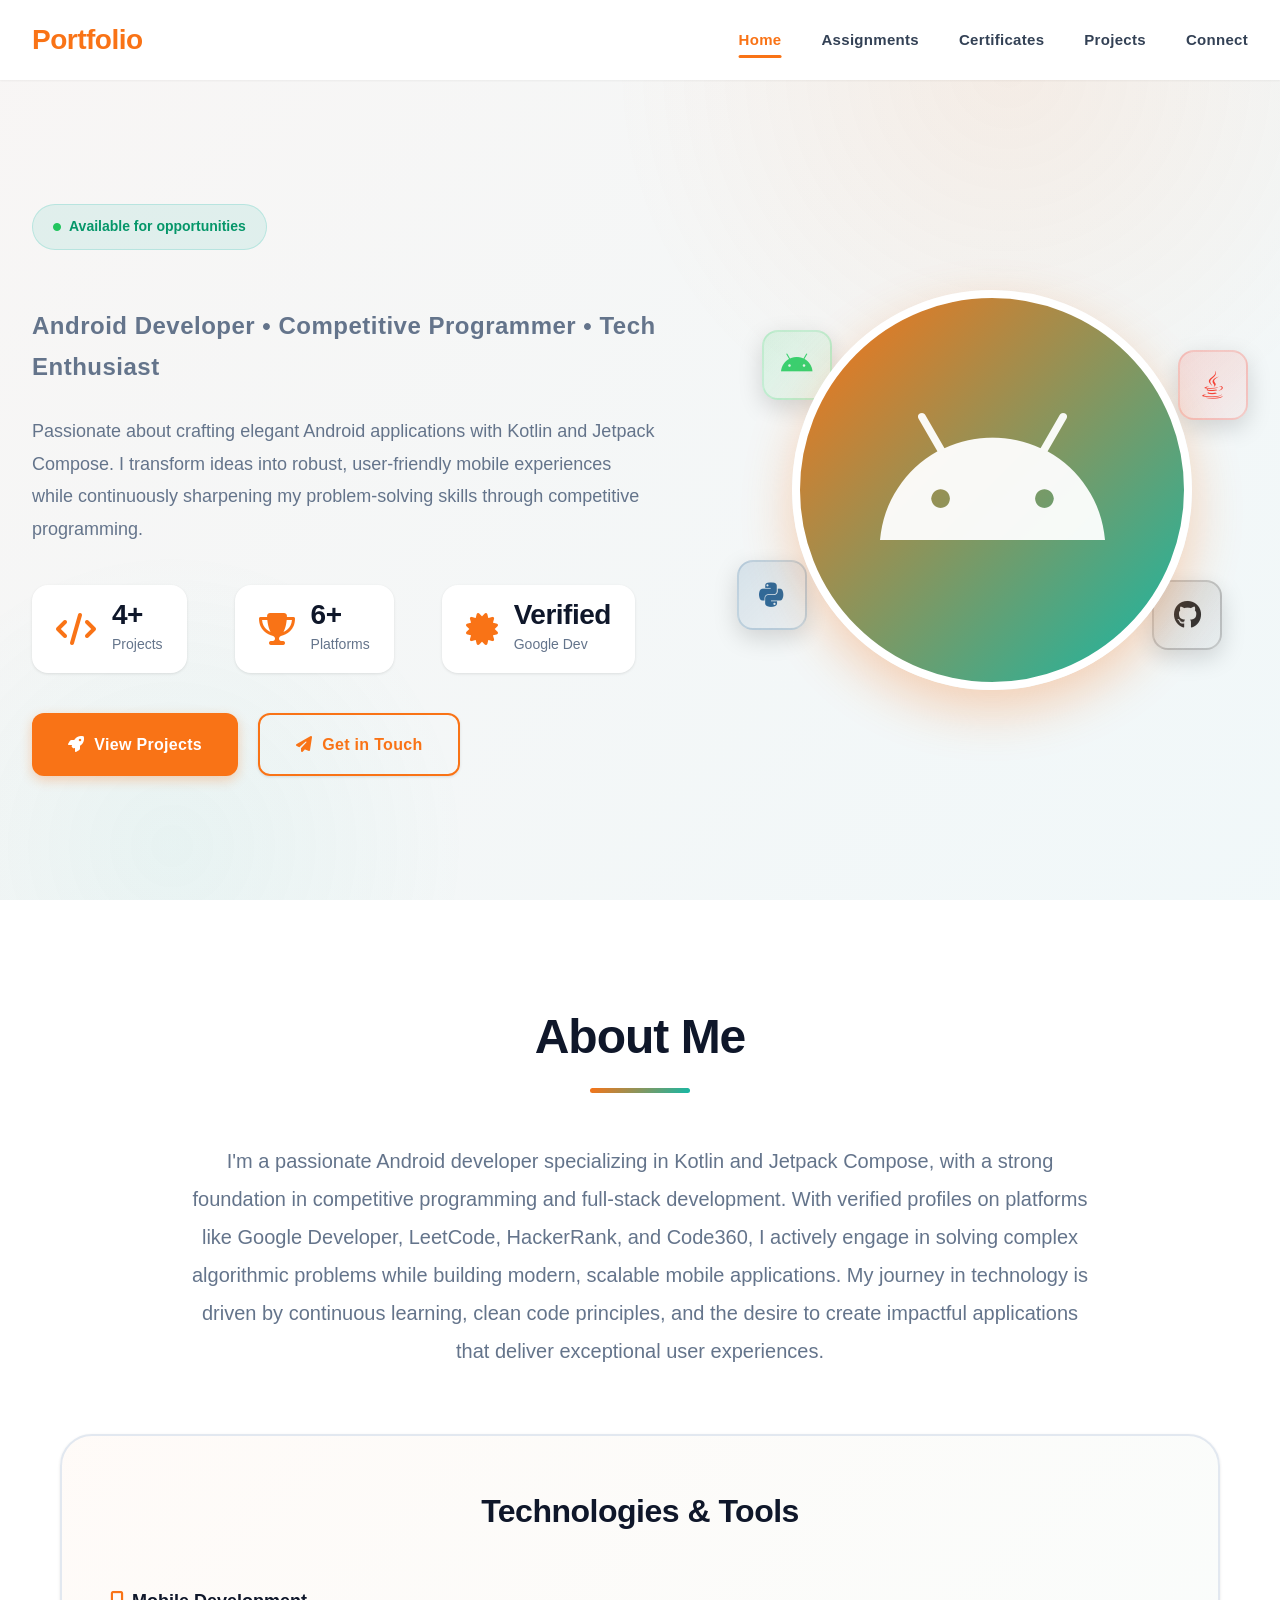
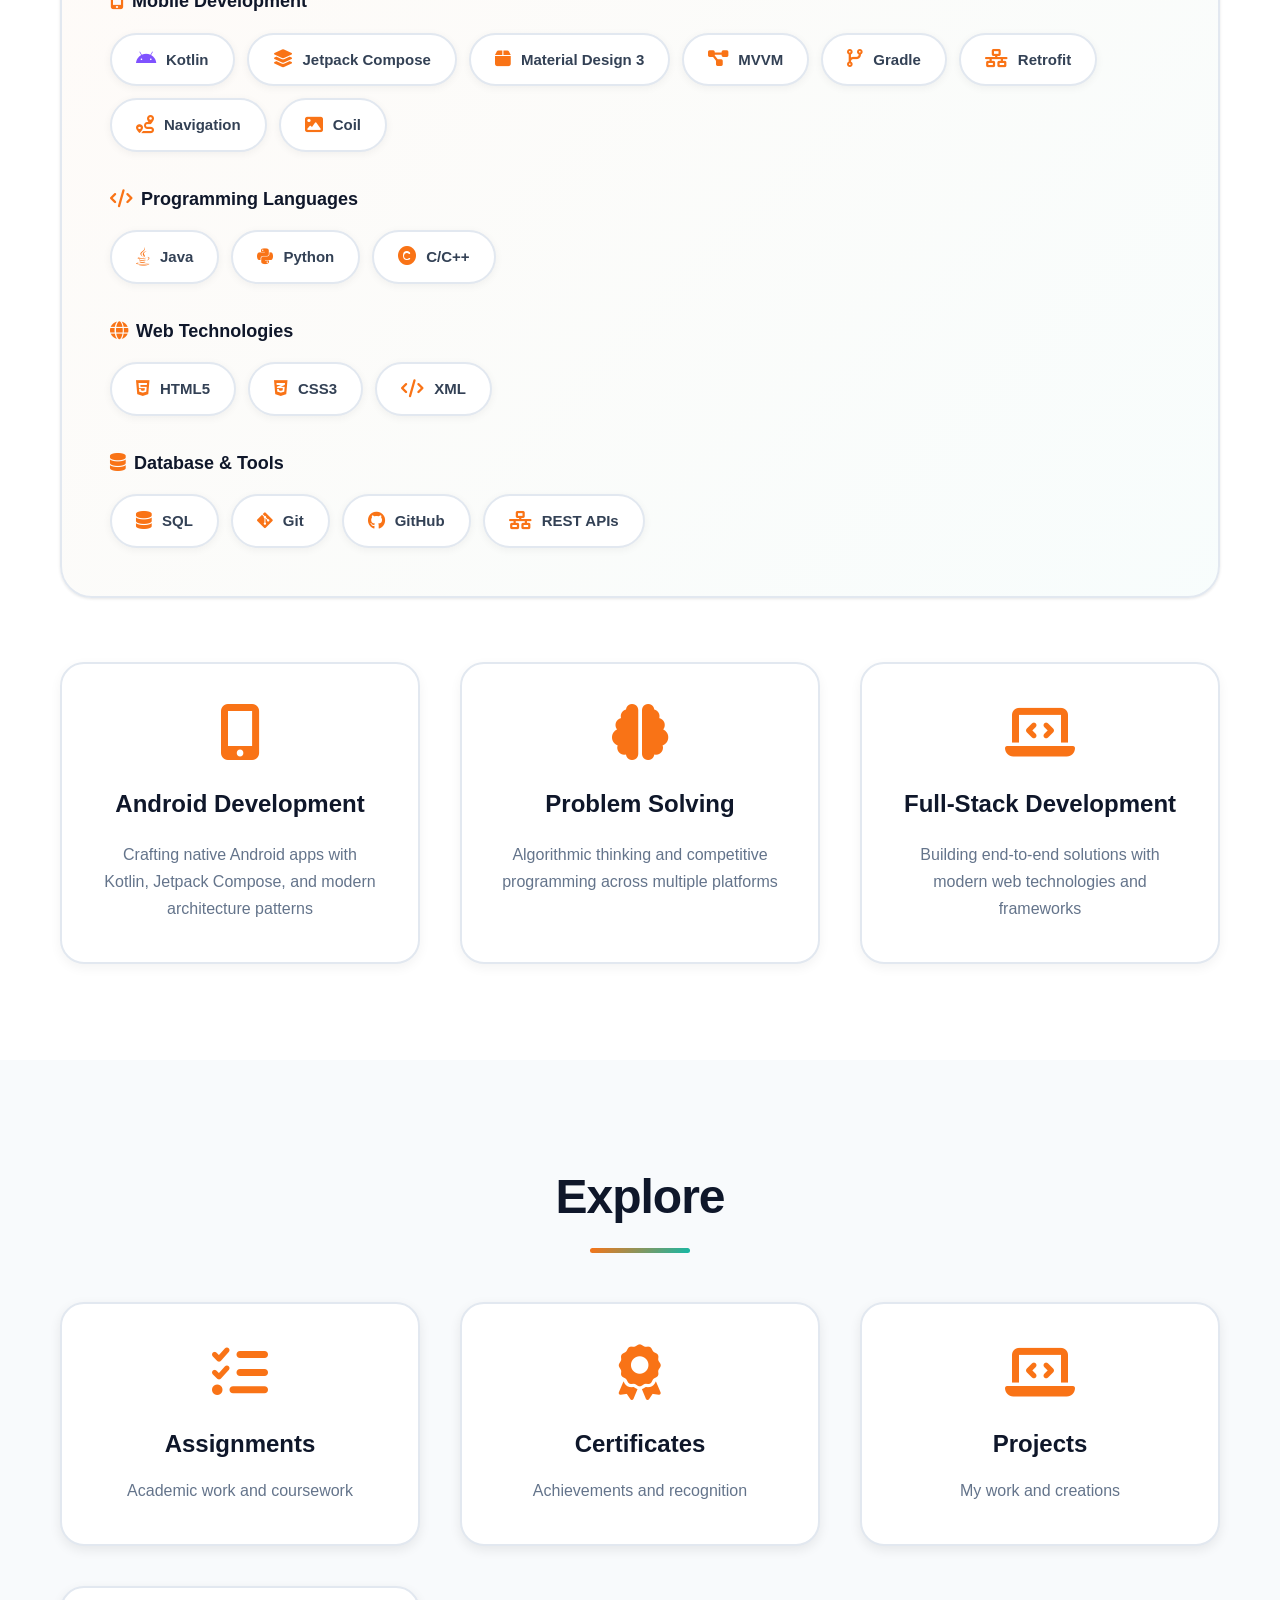
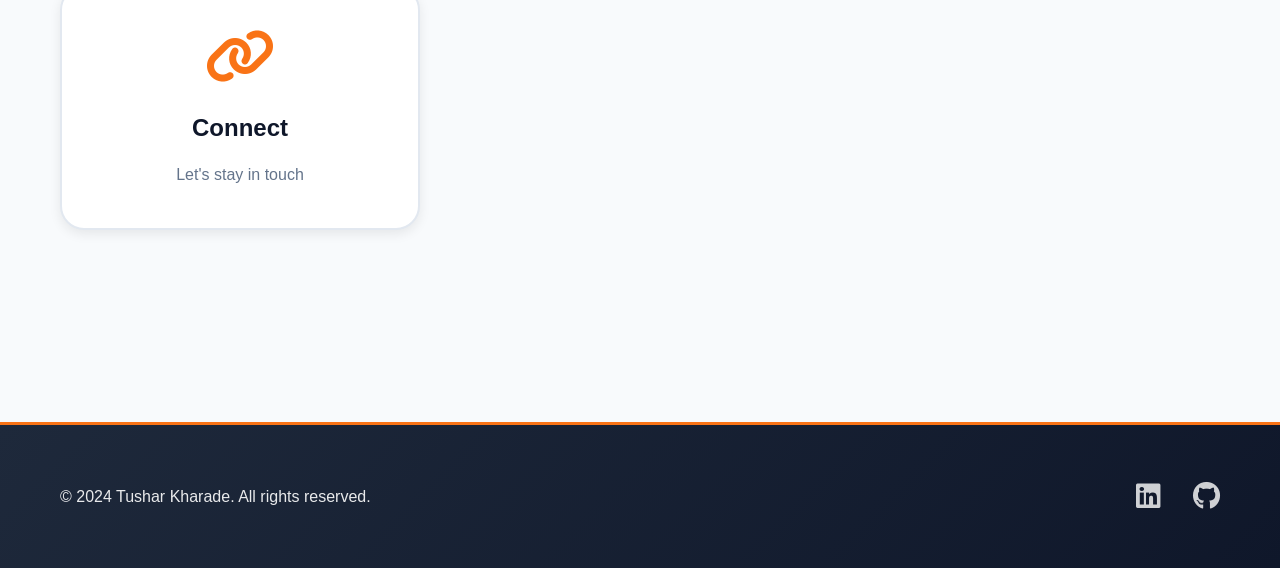
==== commit 94892cbe: "Personalize portfolio for Tushar Kharade with new color scheme and updated links Co-authored-by: Tus" ====
--- a/index.html
+++ b/index.html
@@ -3,15 +3,15 @@
 <head>
     <meta charset="UTF-8">
     <meta name="viewport" content="width=device-width, initial-scale=1.0">
-    <meta name="description" content="Abhishek - Android Developer specializing in Kotlin and Jetpack Compose. Building innovative mobile applications and solving algorithmic challenges.">
-    <meta name="keywords" content="Abhishek, TheAbhiOG, Android Developer, Kotlin, Jetpack Compose, Mobile App Development, Competitive Programming">
-    <meta name="author" content="Abhishek">
-    <meta property="og:title" content="Abhishek - Android Developer & Problem Solver">
+    <meta name="description" content="Tushar Kharade - Android Developer specializing in Kotlin and Jetpack Compose. Building innovative mobile applications and solving algorithmic challenges.">
+    <meta name="keywords" content="Tushar Kharade, Tushar69k, Android Developer, Kotlin, Jetpack Compose, Mobile App Development, Competitive Programming">
+    <meta name="author" content="Tushar Kharade">
+    <meta property="og:title" content="Tushar Kharade - Android Developer & Problem Solver">
     <meta property="og:description" content="Android Developer specializing in Kotlin and Jetpack Compose. Building innovative mobile applications and solving algorithmic challenges.">
     <meta property="og:type" content="website">
     <meta name="twitter:card" content="summary_large_image">
-    <meta name="twitter:title" content="Abhishek - Android Developer">
-    <title>Abhishek - Android Developer & Problem Solver</title>
+    <meta name="twitter:title" content="Tushar Kharade - Android Developer">
+    <title>Tushar Kharade - Android Developer & Problem Solver</title>
     <link rel="stylesheet" href="styles.css">
     <link rel="stylesheet" href="https://cdnjs.cloudflare.com/ajax/libs/font-awesome/6.4.0/css/all.min.css">
     <link rel="icon" href="data:image/svg+xml,<svg xmlns='http://www.w3.org/2000/svg' viewBox='0 0 100 100'><text y='.9em' font-size='90'>👨‍💻</text></svg>">
@@ -46,7 +46,7 @@
                         Available for opportunities
                     </div>
                     <h1 class="hero-title">
-                        Hi, I'm <span class="gradient-text">Abhishek</span>
+                        Hi, I'm <span class="gradient-text">Tushar Kharade</span>
                     </h1>
                     <p class="hero-subtitle">Android Developer • Competitive Programmer • Tech Enthusiast</p>
                     <p class="hero-description">
@@ -212,10 +212,10 @@
 
     <footer>
         <div class="container">
-            <p>&copy; 2024 Abhishek. All rights reserved.</p>
+            <p>&copy; 2024 Tushar Kharade. All rights reserved.</p>
             <div class="footer-links">
-                <a href="https://www.linkedin.com/in/theabhiog/" target="_blank"><i class="fab fa-linkedin"></i></a>
-                <a href="https://github.com/43H1-BOI" target="_blank"><i class="fab fa-github"></i></a>
+                <a href="https://www.linkedin.com/in/tushar-kharade/" target="_blank"><i class="fab fa-linkedin"></i></a>
+                <a href="https://github.com/Tushar69k" target="_blank"><i class="fab fa-github"></i></a>
             </div>
         </div>
     </footer>
--- a/styles.css
+++ b/styles.css
@@ -6,11 +6,11 @@
 }
 
 :root {
-    --primary-color: #2563eb;
-    --primary-dark: #1e40af;
-    --primary-light: #3b82f6;
-    --secondary-color: #10b981;
-    --accent-color: #f59e0b;
+    --primary-color: #f97316;
+    --primary-dark: #ea580c;
+    --primary-light: #fb923c;
+    --secondary-color: #14b8a6;
+    --accent-color: #06b6d4;
     --text-dark: #0f172a;
     --text-medium: #334155;
     --text-light: #64748b;
@@ -19,8 +19,8 @@
     --bg-white: #ffffff;
     --bg-dark: #1e293b;
     --border-color: #e2e8f0;
-    --primary-rgb: 37, 99, 235;
-    --secondary-rgb: 16, 185, 129;
+    --primary-rgb: 249, 115, 22;
+    --secondary-rgb: 20, 184, 166;
     --shadow-sm: 0 1px 3px 0 rgba(0, 0, 0, 0.1);
     --shadow-md: 0 4px 6px -1px rgba(0, 0, 0, 0.1);
     --shadow-lg: 0 10px 15px -3px rgba(0, 0, 0, 0.1);
